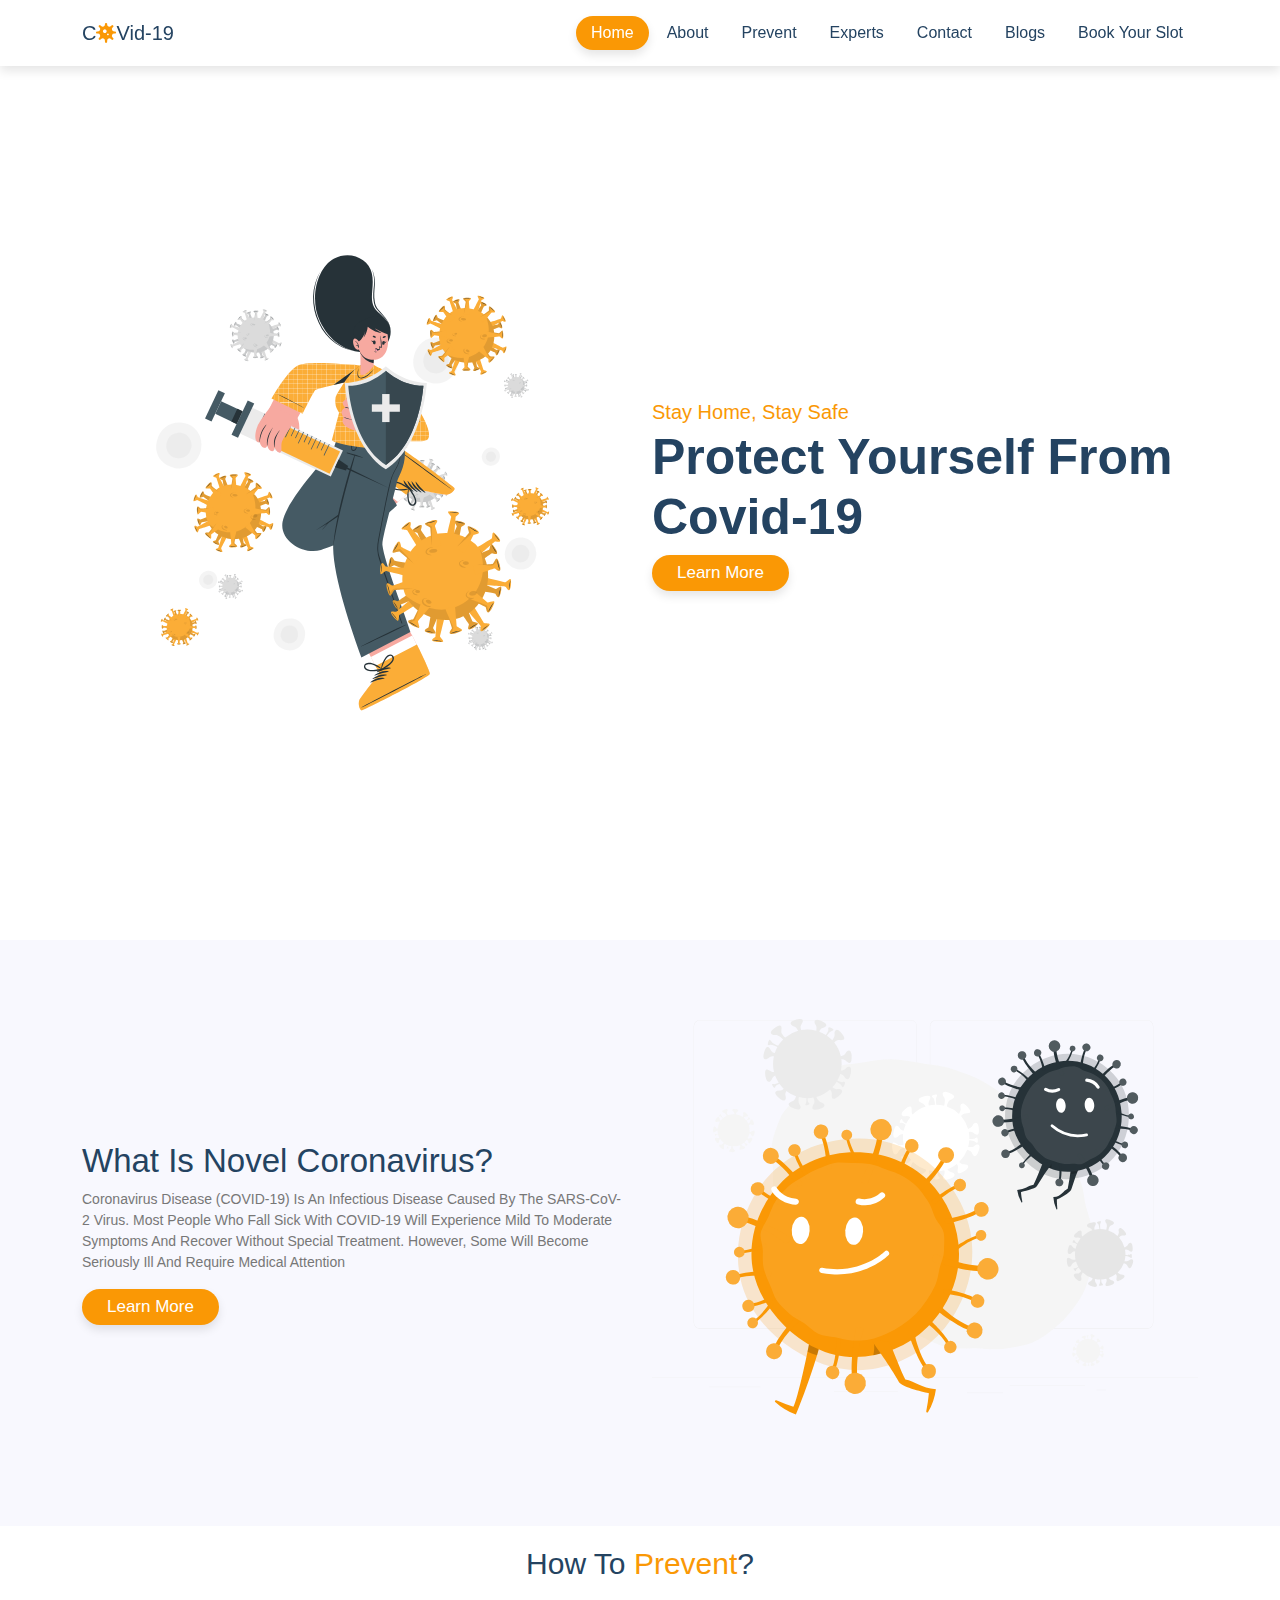
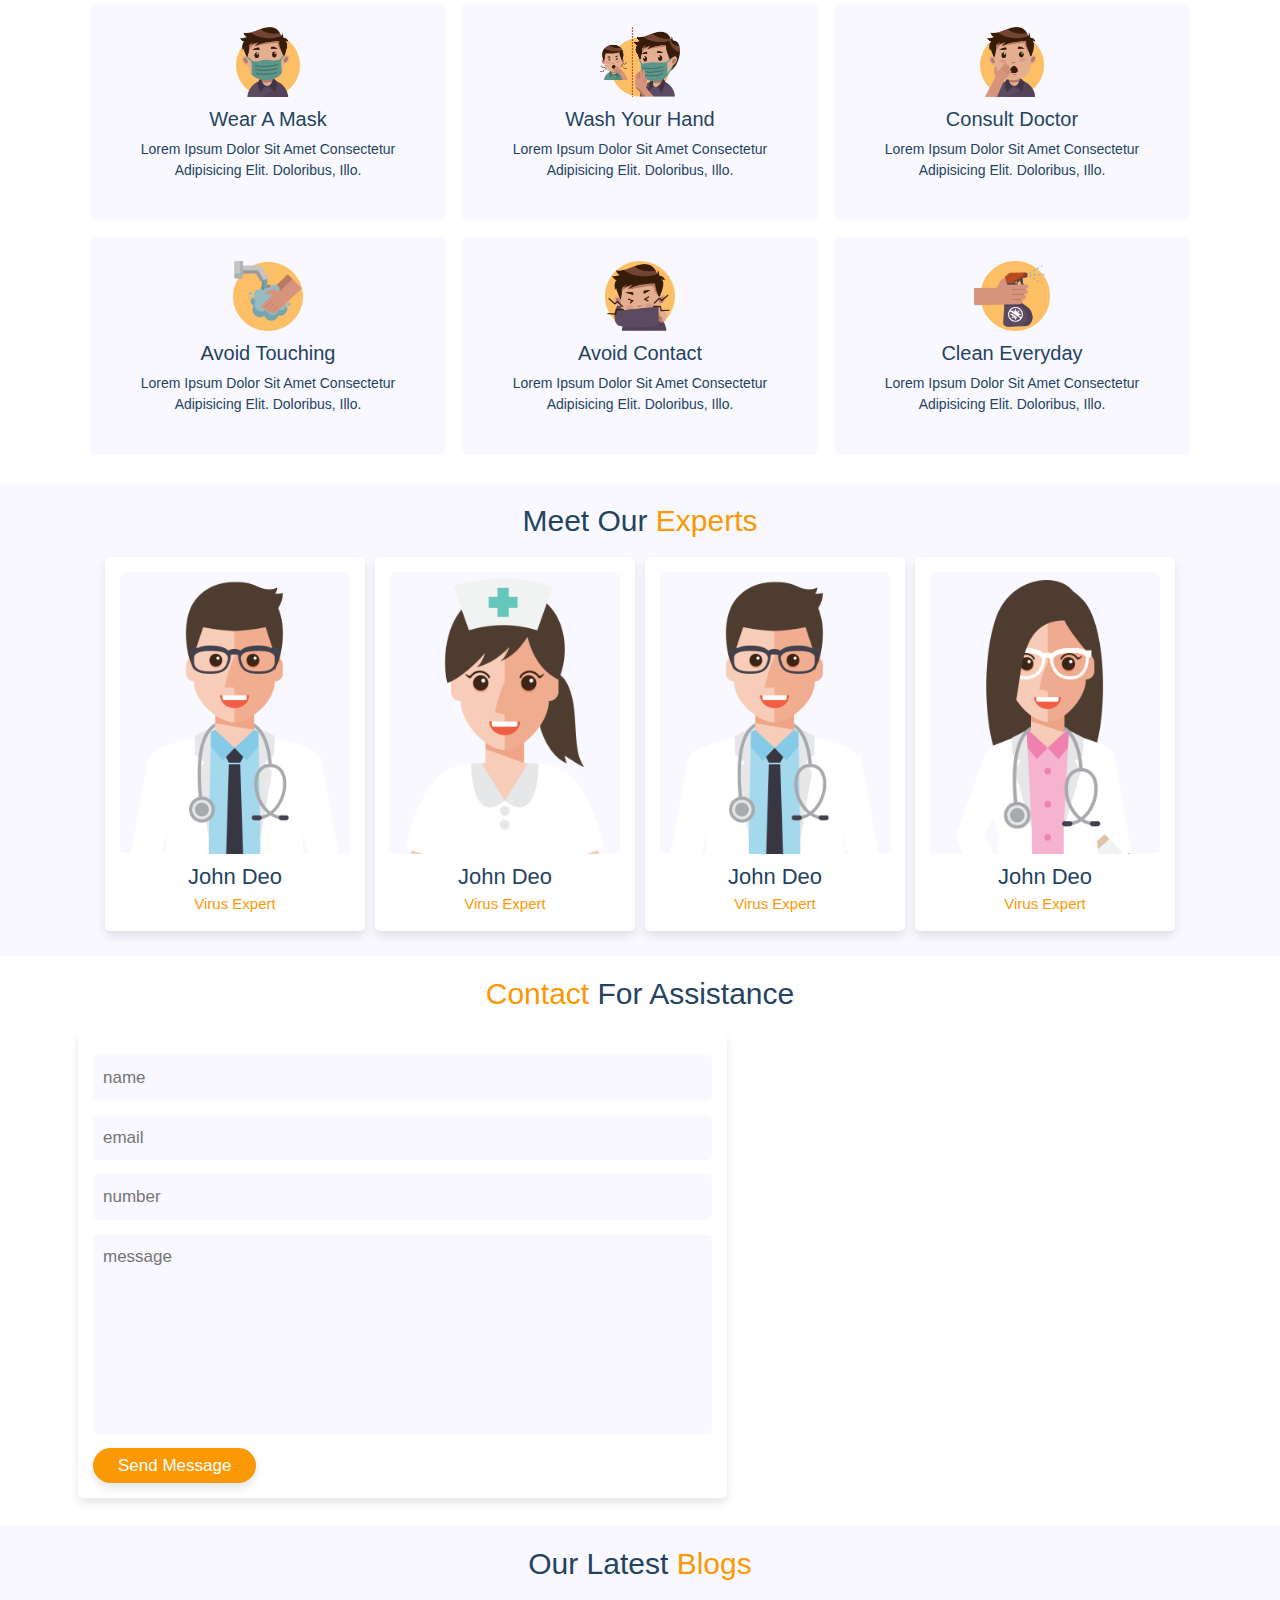
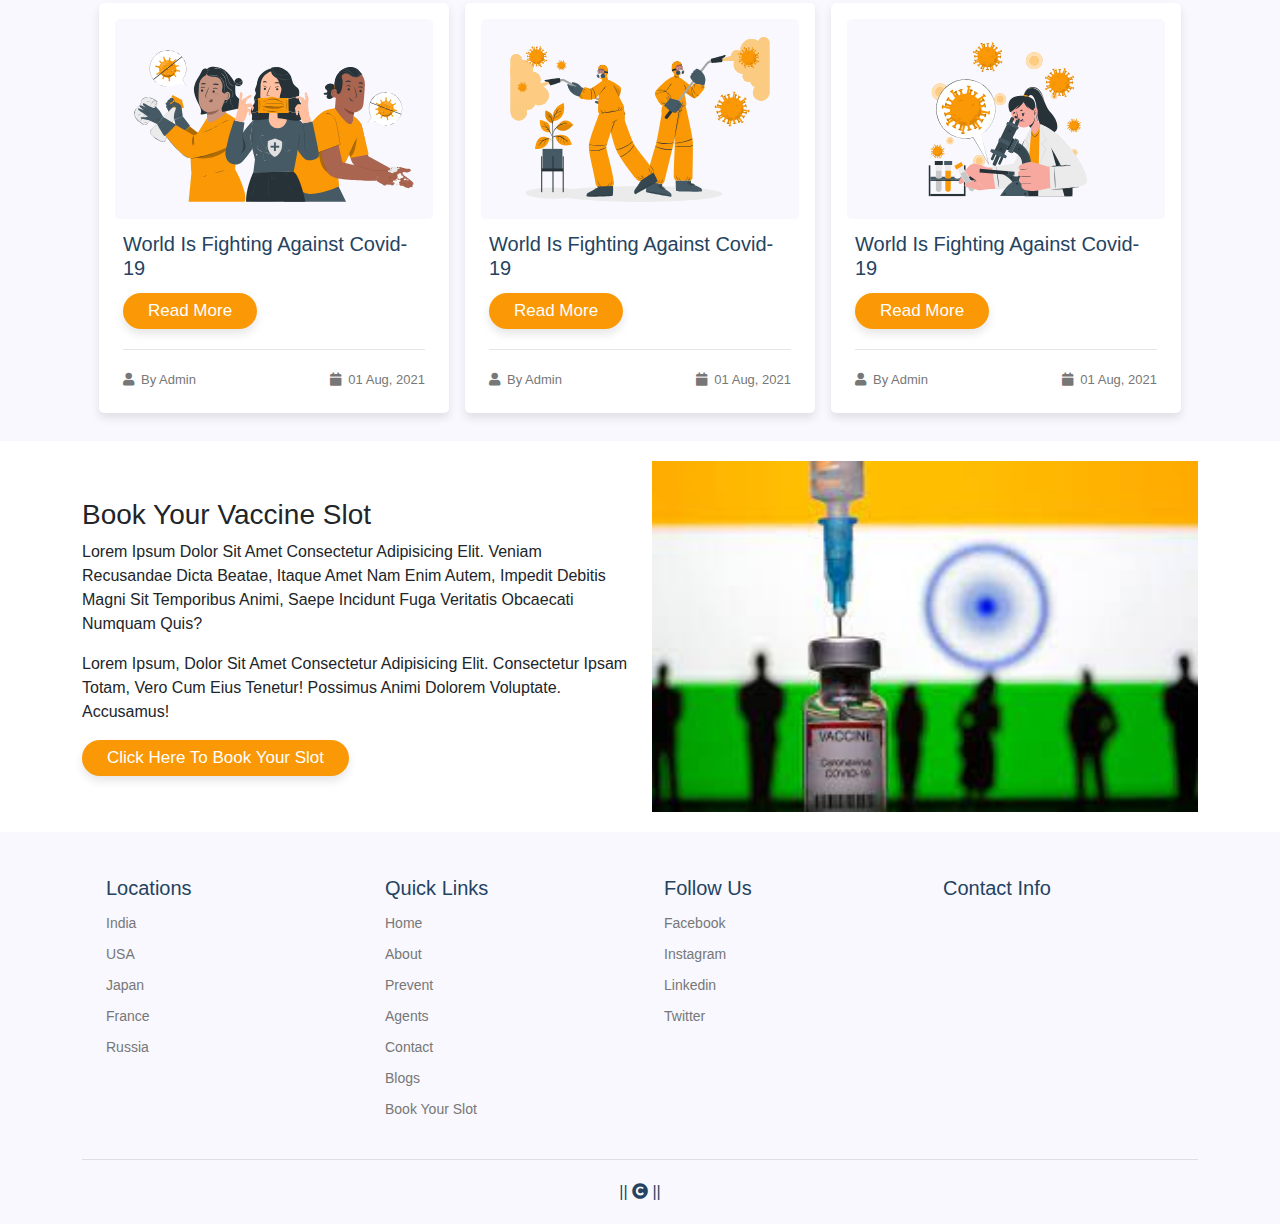
==== COVID-19/index.html @ 7f2930b1 "updated" ====
<!DOCTYPE html>
<html lang="en">
<head>
    <meta charset="UTF-8">
    <meta http-equiv="X-UA-Compatible" content="IE=edge">
    <meta name="viewport" content="width=device-width, initial-scale=1.0">
    <title> covid-19 website design</title>

    <!-- bootstrap cdn link  -->
    <link href="https://cdn.jsdelivr.net/npm/bootstrap@5.0.2/dist/css/bootstrap.min.css" rel="stylesheet">

    <!-- font awesome cdn link  -->
    <link rel="stylesheet" href="https://cdnjs.cloudflare.com/ajax/libs/font-awesome/5.15.3/css/all.min.css">

    <!-- custom css file link  -->
    <link rel="stylesheet" href="style.css">

</head>
<body>
    
<!-- header section starts -->

<header class="fixed-top py-3">

    <div class="container d-flex align-items-center justify-content-between">

        <a href="#" class="logo">c<span class="fas fa-virus"></span>vid-19</a>

        <div id="menu-bar" class="fas fa-bars d-inline-block d-md-none"></div>

        <nav class="nav">
            <a href="#home" class="active">home</a>
            <a href="#about">about</a>
            <a href="#prevent">prevent</a>
            <a href="#experts">experts</a>
            <a href="#contact">contact</a>
            <a href="#blogs">blogs</a>
            <a href="#book your slot">book your slot</a>
        </nav>

    </div>

</header>

<!-- header section end-->

<!-- home section starts  -->

<section class="home" id="home">

    <div class="container">

        <div class="row min-vh-100 align-items-center pt-5">

            <div class="col-md-6">
                <img src="images/home.svg" class="w-100" alt="">
            </div>

            <div class="col-md-6 content text-center text-md-start pl-md-5">
                <span>stay home, stay safe</span>
                <h3>protect yourself from covid-19</h3>
                <a href="https://www.cdc.gov/coronavirus/2019-ncov/prevent-getting-sick/prevention.html" class="link-btn">learn more</a>
            </div>

        </div>

    </div>

</section>

<!-- home section ends -->

<!-- about section starts  -->

<section class="about" id="about">

    <div class="container">

        <div class="row align-items-center flex-wrap-reverse">

            <div class="col-md-6 content">
                <h3>What is novel coronavirus?</h3>
                
               <p>Coronavirus disease (COVID-19) is an infectious disease caused by the SARS-CoV-2 virus.
                Most people who fall sick with COVID-19 will experience mild to moderate symptoms and recover without special treatment. However, some will become seriously ill and require medical attention</p>
               
                <a href="https://www.medicalnewstoday.com/articles/novel-coronavirus-your-questions-answered" class="link-btn">learn more</a>
            </div>

            <div class="col-md-6">
                <img src="images/about.svg" class="w-100" alt="">
            </div>

        </div>

    </div>

</section>

<!-- about section ends -->

<!-- prevent section starts  -->

<section class="prevent" id="prevent">

    <h1 class="heading"> how to <span>prevent</span>? </h1>

    <div class="container">

        <div class="d-flex flex-wrap justify-content-center">

            <div class="box p-4 m-2">
                <img src="images/01.png" alt="">
                <h3>wear a mask</h3>
                <p>Lorem ipsum dolor sit amet consectetur adipisicing elit. Doloribus, illo.</p>
            </div>

            <div class="box p-4 m-2">
                <img src="images/02.png" alt="">
                <h3>wash your hand</h3>
                <p>Lorem ipsum dolor sit amet consectetur adipisicing elit. Doloribus, illo.</p>
            </div>

            <div class="box p-4 m-2">
                <img src="images/03.png" alt="">
                <h3>consult doctor</h3>
                <p>Lorem ipsum dolor sit amet consectetur adipisicing elit. Doloribus, illo.</p>
            </div>

            <div class="box p-4 m-2">
                <img src="images/04.png" alt="">
                <h3>avoid touching</h3>
                <p>Lorem ipsum dolor sit amet consectetur adipisicing elit. Doloribus, illo.</p>
            </div>

            <div class="box p-4 m-2">
                <img src="images/05.png" alt="">
                <h3>avoid contact</h3>
                <p>Lorem ipsum dolor sit amet consectetur adipisicing elit. Doloribus, illo.</p>
            </div>

            <div class="box p-4 m-2">
                <img src="images/06.png" alt="">
                <h3>clean everyday</h3>
                <p>Lorem ipsum dolor sit amet consectetur adipisicing elit. Doloribus, illo.</p>
            </div>

        </div>

    </div>

</section>

<!-- prevent section ends -->

<!-- experts section starts  -->

<section class="experts" id="experts">

<h1 class="heading"> meet our <span>experts</span> </h1>

    <div class="container">

        <div class="d-flex justify-content-center flex-wrap">

            <div class="box">
                <img src="images/exp-1.png" alt="">
                <h3>john deo</h3>
                <span>virus expert</span>
                <div class="share">
                    <a href="#" class="fab fa-facebook-f"></a>
                    <a href="#" class="fab fa-twitter"></a>
                    <a href="#" class="fab fa-instagram"></a>
                    <a href="#" class="fab fa-linkedin"></a>
                </div>
            </div>

            <div class="box">
                <img src="images/exp-2.png" alt="">
                <h3>john deo</h3>
                <span>virus expert</span>
                <div class="share">
                    <a href="#" class="fab fa-facebook-f"></a>
                    <a href="#" class="fab fa-twitter"></a>
                    <a href="#" class="fab fa-instagram"></a>
                    <a href="#" class="fab fa-linkedin"></a>
                </div>
            </div>

            <div class="box">
                <img src="images/exp-3.png" alt="">
                <h3>john deo</h3>
                <span>virus expert</span>
                <div class="share">
                    <a href="#" class="fab fa-facebook-f"></a>
                    <a href="#" class="fab fa-twitter"></a>
                    <a href="#" class="fab fa-instagram"></a>
                    <a href="#" class="fab fa-linkedin"></a>
                </div>
            </div>

            <div class="box">
                <img src="images/exp-4.png" alt="">
                <h3>john deo</h3>
                <span>virus expert</span>
                <div class="share">
                    <a href="#" class="fab fa-facebook-f"></a>
                    <a href="#" class="fab fa-twitter"></a>
                    <a href="#" class="fab fa-instagram"></a>
                    <a href="#" class="fab fa-linkedin"></a>
                </div>
            </div>

        </div>

    </div>

</section>

<!-- experts section ends -->

<!-- contact section starts  -->

<section class="contact" id="contact">

<h1 class="heading"> <span>contact</span> for assistance </h1>

    <div class="container">

        <div class="row flex-wrap-reverse">

            <div class="col-md-7 p-2">
                <form action="">
                    <input type="text" placeholder="name" class="box">
                    <input type="email" placeholder="email" class="box">
                    <input type="number" placeholder="number" class="box">
                    <textarea name="" placeholder="message" id="" cols="30" rows="10"></textarea>
                    <input type="submit" class="link-btn" value="send message" name="" id="">
                </form>
            </div>

            <div class="col-md-5 p-2">
                <iframe class="map" <iframe src="https://www.google.com/maps/embed?pb=!1m18!1m12!1m3!1d28018.33256918292!2d77.07301532814434!3d28.621022225011018!2m3!1f0!2f0!3f0!3m2!1i1024!2i768!4f13.1!3m3!1m2!1s0x390d04ba6b064d0f%3A0xf609cdf712fe603e!2sJanakpuri%2C%20New%20Delhi%2C%20Delhi!5e0!3m2!1sen!2sin!4v1630557250320!5m2!1sen!2sin" allowfullscreen="" loading="lazy"></iframe>

        </div>

    </div>

</section>

<!-- contact section ends -->

<!-- blogs section starts  -->

<section class="blogs" id="blogs">

<h1 class="heading"> our latest <span>blogs</span> </h1>

    <div class="container">

        <div class="d-flex justify-content-center flex-wrap">

            <div class="box p-3 m-2">
                <div class="image">
                    <img src="images/blog-1.svg" class="w-100 h-100"  alt="">
                </div>
                <div class="content p-2">
                    <h3>world is fighting against covid-19</h3>
                    <a href="https://reliefweb.int/report/world/fighting-covid-19-around-world" class="link-btn">read more</a>
                    <div class="icons">
                        <a href="#"><i class="fas fa-user"></i>by admin</a>
                        <a href="#"><i class="fas fa-calendar"></i>01 aug, 2021</a>
                    </div>
                </div>
            </div>

            <div class="box p-3 m-2">
                <div class="image">
                    <img src="images/blog-2.svg" class="w-100 h-100"  alt="">
                </div>
                <div class="content p-2">
                    <h3>world is fighting against covid-19</h3>
                    <a href="http://en.qstheory.cn/globalfightagainstcovid19.html" class="link-btn">read more</a>
                    <div class="icons">
                        <a href="#"><i class="fas fa-user"></i>by admin</a>
                        <a href="#"><i class="fas fa-calendar"></i>01 aug, 2021</a>
                    </div>
                </div>
            </div>

            <div class="box p-3 m-2">
                <div class="image">
                    <img src="images/blog-3.svg" class="w-100 h-100"  alt="">
                </div>
                <div class="content p-2">
                    <h3>world is fighting against covid-19</h3>
                    <a href="http://en.qstheory.cn/globalfightagainstcovid19.html" class="link-btn">read more</a>
                    <div class="icons">
                        <a href="#"><i class="fas fa-user"></i>by admin</a>
                        <a href="#"><i class="fas fa-calendar"></i>01 aug, 2021</a>
                    </div>
                </div>
            </div>

        </div>

    </div>

</section>

<!-- blogs section ends -->

<!-- book your slot start -->


<section class="book your slot" id="book your slot">

    <div class="container">

        <div class="row align-items-center flex-wrap-reverse">

            <div class="col-md-6 content">
                <h3>Book Your Vaccine Slot</h3>
                <p>Lorem ipsum dolor sit amet consectetur adipisicing elit. Veniam recusandae dicta beatae, itaque amet nam enim autem, impedit debitis magni sit temporibus animi, saepe incidunt fuga veritatis obcaecati numquam quis?</p>
                <p>Lorem ipsum, dolor sit amet consectetur adipisicing elit. Consectetur ipsam totam, vero cum eius tenetur! Possimus animi dolorem voluptate. Accusamus!</p>
                <a href="https://selfregistration.cowin.gov.in/" class="link-btn" <a href="">Click Here to Book Your Slot</a>
            </div>

            <div class="col-md-6">
                <img src="images/imagevaccine.jfif" class="w-100" alt="">
            </div>

        </div>

    </div>

</section>


<!-- book your slot ends -->


<!-- footer section starts  -->

<section class="footer">

    <div class="container">

        <div class="d-flex flex-wrap justify-content-center text-center text-sm-start">

            <div class="box p-3 m-2">
                <h3>locations</h3>
                <a href="#">india</a>
                <a href="#">USA</a>
                <a href="#">japan</a>
                <a href="#">france</a>
                <a href="#">russia</a>
            </div>

            <div class="box p-3 m-2">
                <h3>quick links</h3>
                <a href="#">home</a>
                <a href="#">about</a>
                <a href="#">prevent</a>
                <a href="#">agents</a>
                <a href="#">contact</a>
                <a href="#">blogs</a>
                <a href="#">book your slot</a>
                
            </div>

            <div class="box p-3 m-2">
                <h3>follow us</h3>
                <a href="#">facebook</a>
                <a href="#">instagram</a>
                <a href="#">linkedin</a>
                <a href="#">twitter</a>
            </div>

            <div class="box p-3 m-2">
                <h3>contact info</h3>
                <a href="#"></a>
                <a href="#"></a>
                <a href="#"></a>
                <a href="#"></a>
            </div>

        </div>

        <div class="credit"> || <i class="fa fa-copyright" aria-hidden="true"></i> || <span></span>  </div>

    </div>

</section>

<!-- footer section ends -->
















<!-- js file link  -->
<script src="script.js"></script>

</body>
</html>
---- COVID-19/style.css ----
:root{
    --main-color:#fa9805;
    --black:#244361;
    --box-shadow:0 5px 10px rgba(0,0,0,.1);
}

*{
    margin:0; padding:0;
    box-sizing: border-box;
    outline: none; border:none;
    text-decoration: none !important;
    text-transform: capitalize;
    font-family: Verdana, Geneva, Tahoma, sans-serif;
}

html{
    scroll-padding-top: 60px;
}

section{
    padding:20px 0;
}

section:nth-child(odd){
    background: #f8f8fe;
}

.heading{
    text-align: center;
    padding:0 15px;
    padding-bottom: 5px;
    color:var(--black);
    font-size: 30px;
}

.heading span{
    color:var(--main-color);
}

.link-btn{
    display: inline-block;
    background:var(--main-color);
    color:#fff;
    border-radius: 50px;
    padding:5px 25px;
    font-size: 17px;
    cursor: pointer;
    box-shadow: var(--box-shadow);
}

.link-btn:hover{
    color:#fff;
    background:var(--black);
}

header{
    box-shadow: var(--box-shadow);
    background: #fff;
}

header .logo{
    font-size: 20px;
    color:var(--black);
}

header .logo span{
    color:var(--main-color);
}

header .nav a{
    margin-left: 3px;
    border-radius: 50px;
    color:var(--black);
    padding:5px 15px;
}

header .nav a.active,
header .nav a:hover{
    background: var(--main-color);
    box-shadow: var(--box-shadow);
    color:#fff;
}

#menu-bar{
    color:var(--black);
    cursor: pointer;
    font-size: 25px;
    transition: .2s linear;
}

.home{
    min-height: 100vh;
    background: url(../images/home-bg.png) no-repeat;
    background-position: center;
    background-size: cover;
}

.home .content span{
    color:var(--main-color);
    font-size: 20px;
}

.home .content h3{
    color:var(--black);
    font-size: 50px;
    font-weight: bolder;
}

.about .content h3{
    color:var(--black);
    font-size: 33px;
}

.about .content p{
    color:#777;
    font-size: 14px;
}

.prevent .box{
    flex:1 1 300px;
    background:#f8f8fe;
    border-radius: 5px;
    text-align: center;
}

.prevent .box img{
    margin-bottom: 10px;
    height: 70px;
}

.prevent .box h3{
    color:var(--black);
    font-size: 20px;
}

.prevent .box p{
    color:var(--black);
    font-size: 14px;
}

.experts .box{
    width:260px;
    background:#fff;
    border-radius: 5px;
    box-shadow: var(--box-shadow);
    margin:5px;
    padding:15px;
    text-align: center;
    position: relative;
    overflow: hidden;
}

.experts .box img{
    background:#f8f8fe;
    border-radius: 5px;
    width: 100%;
    margin-bottom: 8px;
}

.experts .box h3{
    font-size: 22px;
    margin:2px 0;
    color:var(--black);
}

.experts .box span{
    font-size: 15px;
    color:var(--main-color);
}

.experts .box .share{
    position: absolute;
    top:5px; right: -50px;
    transition: .2s;
}

.experts .box:hover .share{
    right:15px;
}

.experts .box .share a{
    border-radius: 5px;
    background:var(--main-color);
    color:#fff;
    display: block;
    height: 40px;
    width: 40px;
    line-height: 40px;
    margin-top: 5px;
}

.experts .box .share a:hover{
    background:var(--black);
}

.contact form{
    padding:15px;
    border-radius: 5px;
    box-shadow: var(--box-shadow);
}

.contact form .box,
.contact form textarea{
    background:#f8f8fe;
    border-radius: 5px;
    font-size: 17px;
    padding:10px;
    margin:7px 0;
    width: 100%;
    text-transform: none;
    color:var(--black);
}

.contact form textarea{
    resize: none;
    height: 200px;
}

.contact .map{
    border-radius: 5px;
    height: 100%;
    width:100%;
}

.blogs .box{
    width: 350px;
    border-radius: 5px;
    box-shadow: var(--box-shadow);
    background:#fff;
}

.blogs .box .image{
    height: 200px;
    width: 100%;
    border-radius: 5px;
    overflow: hidden;
    background:#f8f8fe;
}

.blogs .box .image img{
    transition: .2s linear;
}

.blogs .box:hover .image img{
    transform: scale(1.1);
}

.blogs .box .content h3{
    padding:5px 0;
    font-size: 20px;
    color:var(--black);
}

.blogs .box .content .icons{
    display: flex;
    justify-content: space-between;
    margin-top: 20px;
    padding-top: 20px;
    border-top: 1px solid rgba(0,0,0,.1);
}

.blogs .box .content .icons a{
    color:#777;
    font-size: 13px;
}

.blogs .box .content .icons a i{
    padding-right: 7px;
}


.blogs .box .content .icons a:hover{
    color:var(--main-color);
}

.footer .box{
    flex:1 1 250px;
}

.footer .box h3{
    font-size: 20px;
    color:var(--black);
}

.footer .box a{
    display: block;
    font-size: 14px;
    color:#777;
    padding:5px 0;
}

.footer .box a:hover{
    color:var(--main-color);
}

.footer .credit{
    text-align: center;
    color:var(--black);
    border-top: 1px solid rgba(0,0,0,.1);
    margin-top: 10px;
    padding-top: 20px;
}

.footer .credit span{
    color:var(--main-color);
}

















/* media queries  */

@media (max-width:991px){

    .home .content h3{
        font-size: 30px;
    }

}

@media (max-width:768px){

    header .nav{
        position: absolute;
        top:100%; left: 0; right: 0;
        background: #fff;
        border-top: 1px solid rgba(0,0,0,.1);
        border-bottom: 1px solid rgba(0,0,0,.1);
        transition: .2s linear;
        clip-path: polygon(0 0, 100% 0, 100% 0, 0 0);
    }

    header .nav.active{
        clip-path: polygon(0 0, 100% 0, 100% 100%, 0% 100%);
    }

    header .nav a{
        display: block;
        width: 100%;
        margin:10px;
    }

    .fa-times{
        transform: rotate(180deg);
    }

}
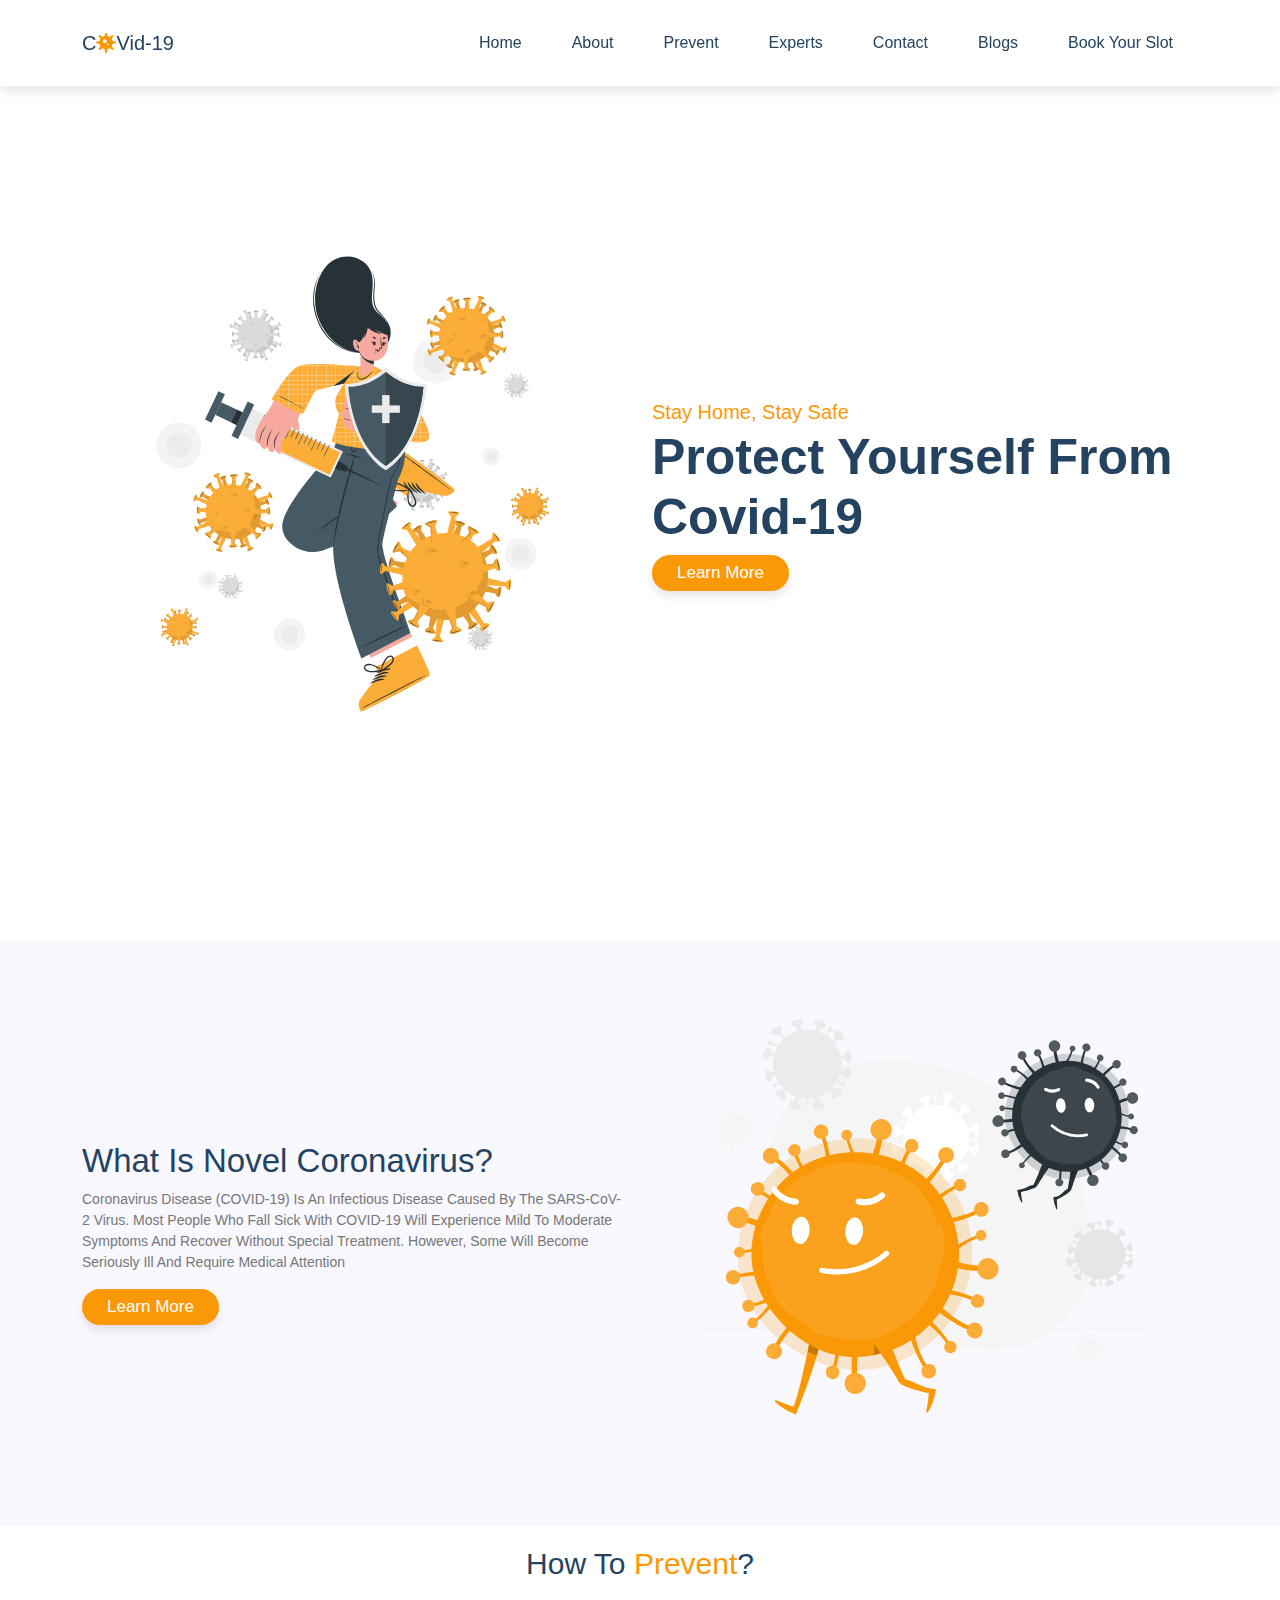
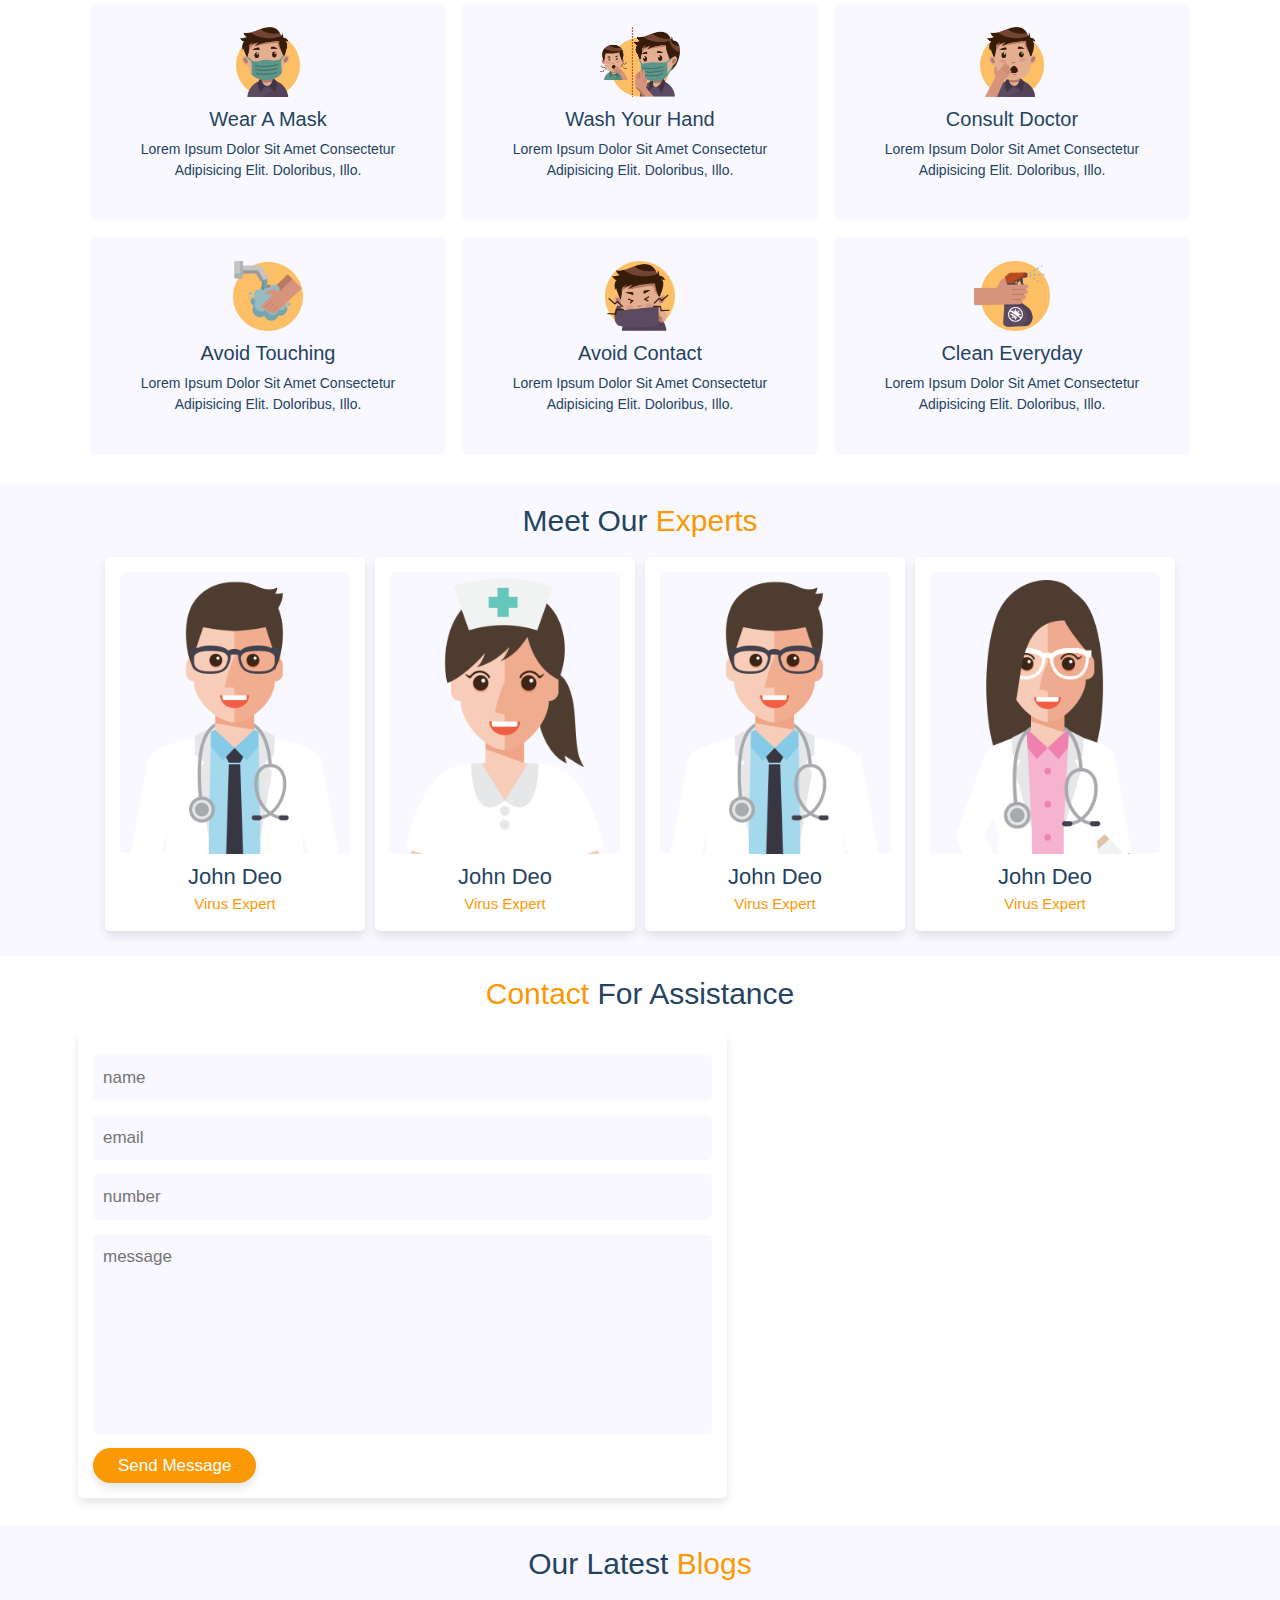
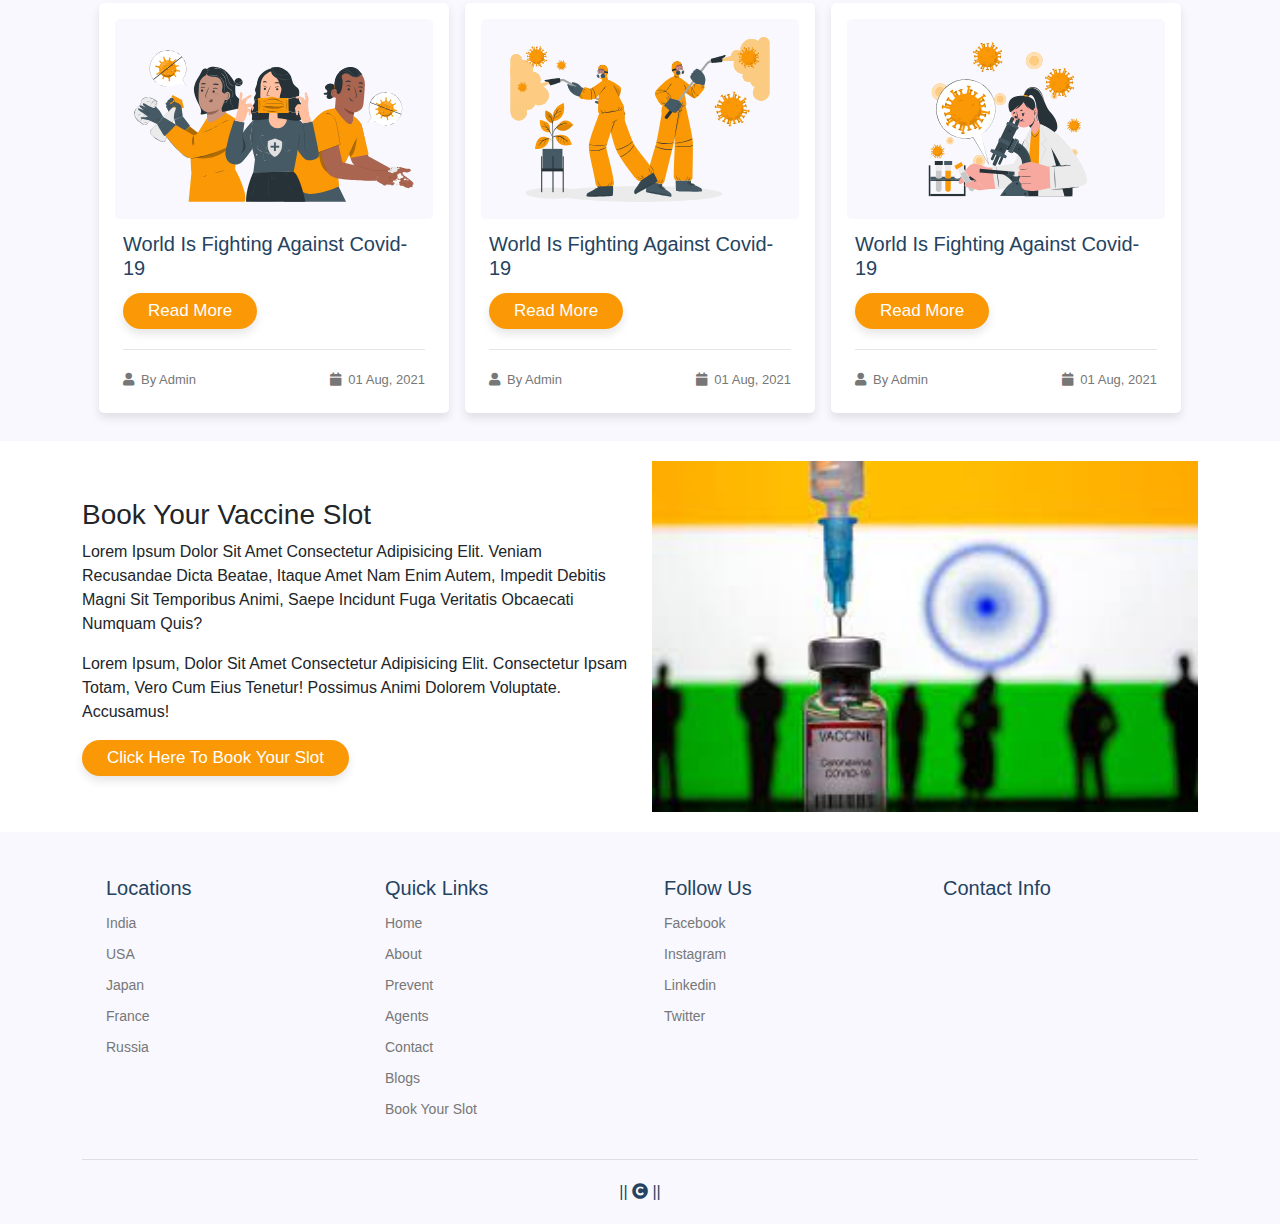
==== commit 6a1e40b0: "updated" ====
--- a/COVID-19/index.html
+++ b/COVID-19/index.html
@@ -4,21 +4,21 @@
     <meta charset="UTF-8">
     <meta http-equiv="X-UA-Compatible" content="IE=edge">
     <meta name="viewport" content="width=device-width, initial-scale=1.0">
-    <title> covid-19 website design</title>
-
-    <!-- bootstrap cdn link  -->
+    <title> covid-19 website </title>
+
+    
     <link href="https://cdn.jsdelivr.net/npm/bootstrap@5.0.2/dist/css/bootstrap.min.css" rel="stylesheet">
 
-    <!-- font awesome cdn link  -->
+    
     <link rel="stylesheet" href="https://cdnjs.cloudflare.com/ajax/libs/font-awesome/5.15.3/css/all.min.css">
 
-    <!-- custom css file link  -->
+
     <link rel="stylesheet" href="style.css">
 
 </head>
 <body>
     
-<!-- header section starts -->
+
 
 <header class="fixed-top py-3">
 
@@ -42,9 +42,7 @@
 
 </header>
 
-<!-- header section end-->
-
-<!-- home section starts  -->
+
 
 <section class="home" id="home">
 
@@ -68,9 +66,7 @@
 
 </section>
 
-<!-- home section ends -->
-
-<!-- about section starts  -->
+
 
 <section class="about" id="about">
 
@@ -97,9 +93,7 @@
 
 </section>
 
-<!-- about section ends -->
-
-<!-- prevent section starts  -->
+
 
 <section class="prevent" id="prevent">
 
@@ -151,9 +145,7 @@
 
 </section>
 
-<!-- prevent section ends -->
-
-<!-- experts section starts  -->
+
 
 <section class="experts" id="experts">
 
@@ -217,9 +209,7 @@
 
 </section>
 
-<!-- experts section ends -->
-
-<!-- contact section starts  -->
+
 
 <section class="contact" id="contact">
 
@@ -248,9 +238,7 @@
 
 </section>
 
-<!-- contact section ends -->
-
-<!-- blogs section starts  -->
+
 
 <section class="blogs" id="blogs">
 
@@ -308,9 +296,7 @@
 
 </section>
 
-<!-- blogs section ends -->
-
-<!-- book your slot start -->
+
 
 
 <section class="book your slot" id="book your slot">
@@ -337,10 +323,6 @@
 </section>
 
 
-<!-- book your slot ends -->
-
-
-<!-- footer section starts  -->
 
 <section class="footer">
 
@@ -393,24 +375,24 @@
 
 </section>
 
-<!-- footer section ends -->
-
-
-
-
-
-
-
-
-
-
-
-
-
-
-
-
-<!-- js file link  -->
+
+
+
+
+
+
+
+
+
+
+
+
+
+
+
+
+
+
 <script src="script.js"></script>
 
 </body>
--- a/COVID-19/style.css
+++ b/COVID-19/style.css
@@ -68,17 +68,22 @@
 }
 
 header .nav a{
-    margin-left: 3px;
+    margin: 10px;
     border-radius: 50px;
     color:var(--black);
     padding:5px 15px;
 }
 
-header .nav a.active,
+.fa-times{
+    transform: rotate(180deg);
+}
+header .nav a.active{
+    clip-path: polygon(0 0, 100% 0, 100% 100%, 0% 100%);
+}
 header .nav a:hover{
     background: var(--main-color);
     box-shadow: var(--box-shadow);
-    color:#fff;
+    color:rgb(44, 177, 230);
 }
 
 #menu-bar{
@@ -269,7 +274,7 @@
 }
 
 
-.blogs .box .content .icons a:hover{
+.blogs .box .content .icons a:hover{ 
     color:var(--main-color);
 }
 
@@ -321,7 +326,7 @@
 
 
 
-/* media queries  */
+
 
 @media (max-width:991px){
 
